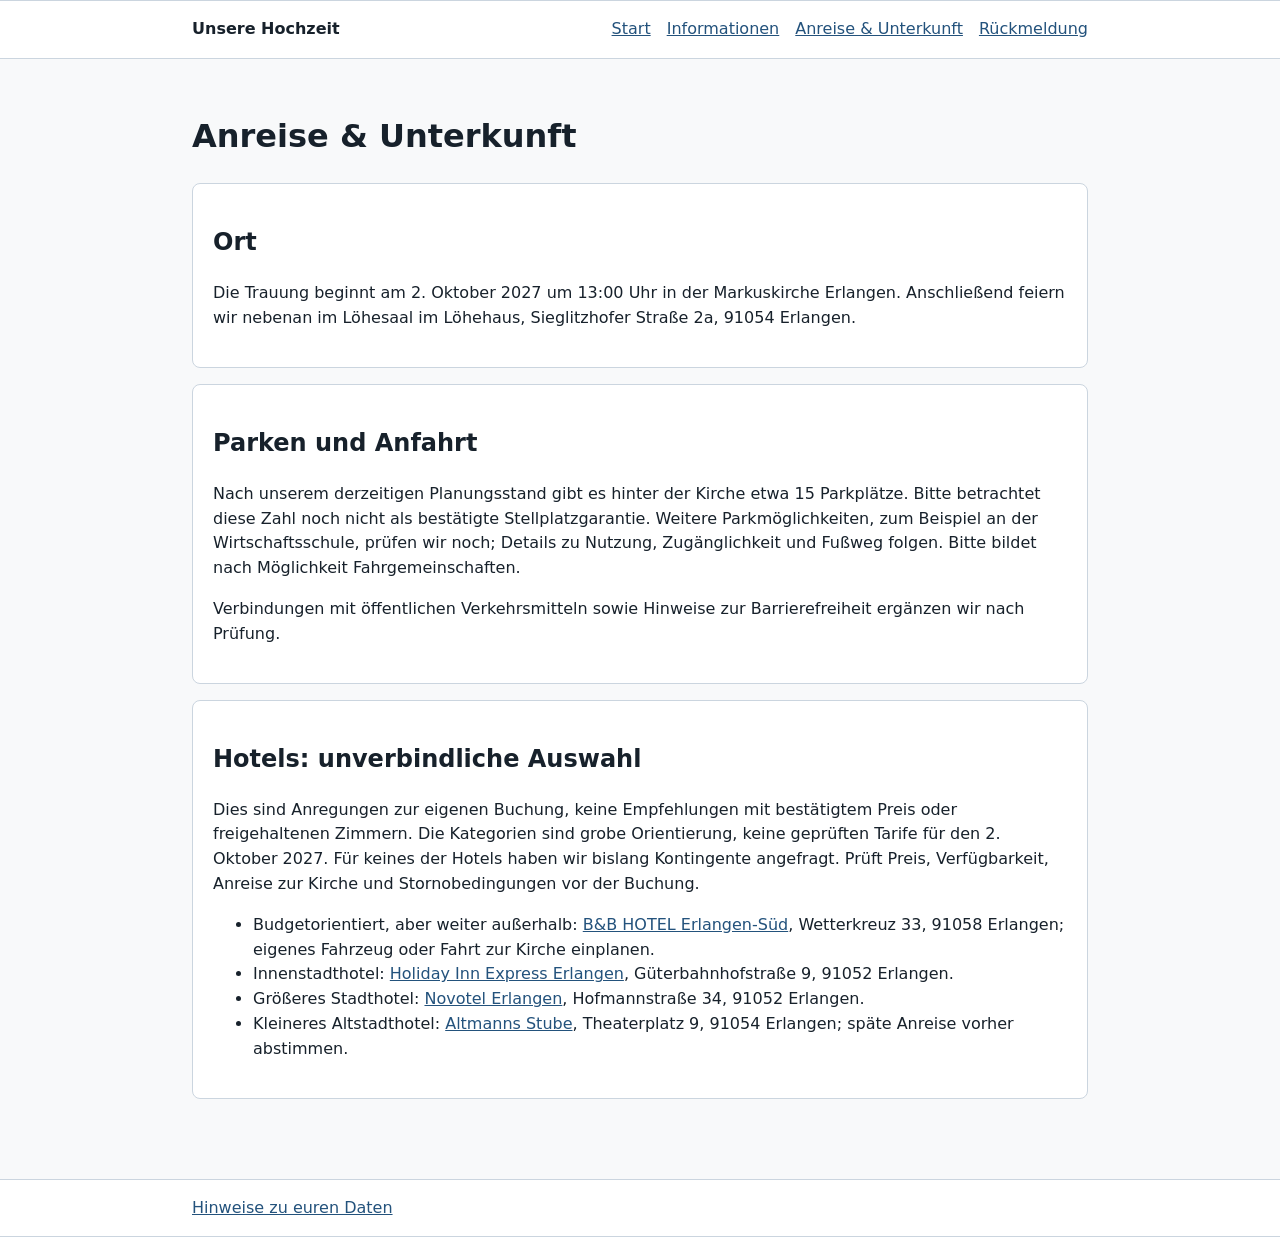
==== pages/anreise.html @ 64d23269 "initial website" ====
<!doctype html>
<html lang="de">
<head><meta charset="utf-8"><meta name="viewport" content="width=device-width, initial-scale=1"><title>Anreise & Unterkunft | Unsere Hochzeit</title><link rel="stylesheet" href="../css/style.css"></head>
<body>
<a class="skip-link" href="#main">Zum Inhalt</a><header class="site-header"><div class="container"><p class="brand">Unsere Hochzeit</p><nav aria-label="Hauptnavigation"><ul><li><a href="../index.html">Start</a></li><li><a href="infos.html">Informationen</a></li><li><a href="anreise.html" aria-current="page">Anreise & Unterkunft</a></li><li><a href="rsvp.html">Rückmeldung</a></li></ul></nav></div></header>
<main id="main" class="container">
<h1>Anreise & Unterkunft</h1>
<section class="card"><h2>Ort</h2><p>Die Trauung beginnt am 2. Oktober 2027 um 13:00 Uhr in der Markuskirche Erlangen. Anschließend feiern wir nebenan im Löhesaal im Löhehaus, Sieglitzhofer Straße 2a, 91054 Erlangen.</p></section>
<section class="card"><h2>Parken und Anfahrt</h2><p>Nach unserem derzeitigen Planungsstand gibt es hinter der Kirche etwa 15 Parkplätze. Bitte betrachtet diese Zahl noch nicht als bestätigte Stellplatzgarantie. Weitere Parkmöglichkeiten, zum Beispiel an der Wirtschaftsschule, prüfen wir noch; Details zu Nutzung, Zugänglichkeit und Fußweg folgen. Bitte bildet nach Möglichkeit Fahrgemeinschaften.</p><p>Verbindungen mit öffentlichen Verkehrsmitteln sowie Hinweise zur Barrierefreiheit ergänzen wir nach Prüfung.</p></section>
<section class="card"><h2>Hotels: unverbindliche Auswahl</h2><p>Dies sind Anregungen zur eigenen Buchung, keine Empfehlungen mit bestätigtem Preis oder freigehaltenen Zimmern. Die Kategorien sind grobe Orientierung, keine geprüften Tarife für den 2. Oktober 2027. Für keines der Hotels haben wir bislang Kontingente angefragt. Prüft Preis, Verfügbarkeit, Anreise zur Kirche und Stornobedingungen vor der Buchung.</p>
<ul>
<li>Budgetorientiert, aber weiter außerhalb: <a href="https://www.hotel-bb.com/de/hotel/erlangen-sued" rel="noopener noreferrer">B&amp;B HOTEL Erlangen-Süd</a>, Wetterkreuz 33, 91058 Erlangen; eigenes Fahrzeug oder Fahrt zur Kirche einplanen.</li>
<li>Innenstadthotel: <a href="https://www.ihg.com/holidayinnexpress/hotels/de/de/erlangen/zczel/hoteldetail" rel="noopener noreferrer">Holiday Inn Express Erlangen</a>, Güterbahnhofstraße 9, 91052 Erlangen.</li>
<li>Größeres Stadthotel: <a href="https://all.accor.com/hotel/5376/index.de.shtml" rel="noopener noreferrer">Novotel Erlangen</a>, Hofmannstraße 34, 91052 Erlangen.</li>
<li>Kleineres Altstadthotel: <a href="https://altmanns-stube.com/" rel="noopener noreferrer">Altmanns Stube</a>, Theaterplatz 9, 91054 Erlangen; späte Anreise vorher abstimmen.</li>
</ul></section>
</main><footer class="site-footer"><div class="container"><a href="datenschutz.html">Hinweise zu euren Daten</a></div></footer></body></html>
---- css/style.css ----
:root {
  color-scheme: light;
  --color-bg: #f8f9fa;
  --color-surface: #fff;
  --color-text: #17212b;
  --color-accent: #23527c;
  --color-border: #cbd5df;
  --font-body: system-ui, -apple-system, BlinkMacSystemFont, "Segoe UI", sans-serif;
  --space: 1rem;
  --radius: .5rem;
  --max-width: 56rem;
}
* { box-sizing: border-box; }
html { font-family: var(--font-body); line-height: 1.55; }
body { margin: 0; background: var(--color-bg); color: var(--color-text); }
.container { width: min(100% - 2rem, var(--max-width)); margin-inline: auto; }
main { padding-block: 2rem 4rem; }
.site-header, .site-footer { background: var(--color-surface); border-block: 1px solid var(--color-border); }
.site-header .container { display: flex; flex-wrap: wrap; align-items: center; justify-content: space-between; gap: .5rem 2rem; }
.site-footer { padding-block: 1rem; }
.brand { font-weight: 700; }
nav ul { display: flex; flex-wrap: wrap; gap: .2rem 1rem; list-style: none; padding: 0; }
a { color: var(--color-accent); }
a:hover { text-decoration-thickness: .14em; }
:focus-visible { outline: 3px solid var(--color-accent); outline-offset: 3px; }
.card, fieldset, .notice { background: var(--color-surface); border: 1px solid var(--color-border); border-radius: var(--radius); padding: 1.25rem; margin-block: 1rem; }
fieldset { min-width: 0; }
legend { font-weight: 700; padding-inline: .4rem; }
label:not(.check) { display: block; font-weight: 600; margin-top: 1rem; }
input:not([type="checkbox"]), select { display: block; width: 100%; max-width: 36rem; font: inherit; padding: .65rem; border: 1px solid #697887; border-radius: .3rem; }
input[type="checkbox"] { width: 1.2rem; height: 1.2rem; flex: none; margin-top: .18rem; }
.check { display: flex; gap: .65rem; align-items: flex-start; margin-block: 1rem; }
button, .button { display: inline-block; background: var(--color-accent); color: white; border: 0; border-radius: .35rem; font: inherit; padding: .7rem 1rem; cursor: pointer; text-decoration: none; }
button:disabled { opacity: .55; cursor: not-allowed; }
.skip-link { position: absolute; transform: translateY(-150%); background: white; padding: .5rem; }
.skip-link:focus { transform: translateY(0); }
[hidden] { display: none !important; }
@media (max-width: 38rem) { .site-header .container { display: block; } nav ul { gap: .4rem 1rem; } main { padding-block: 1.5rem 3rem; } }
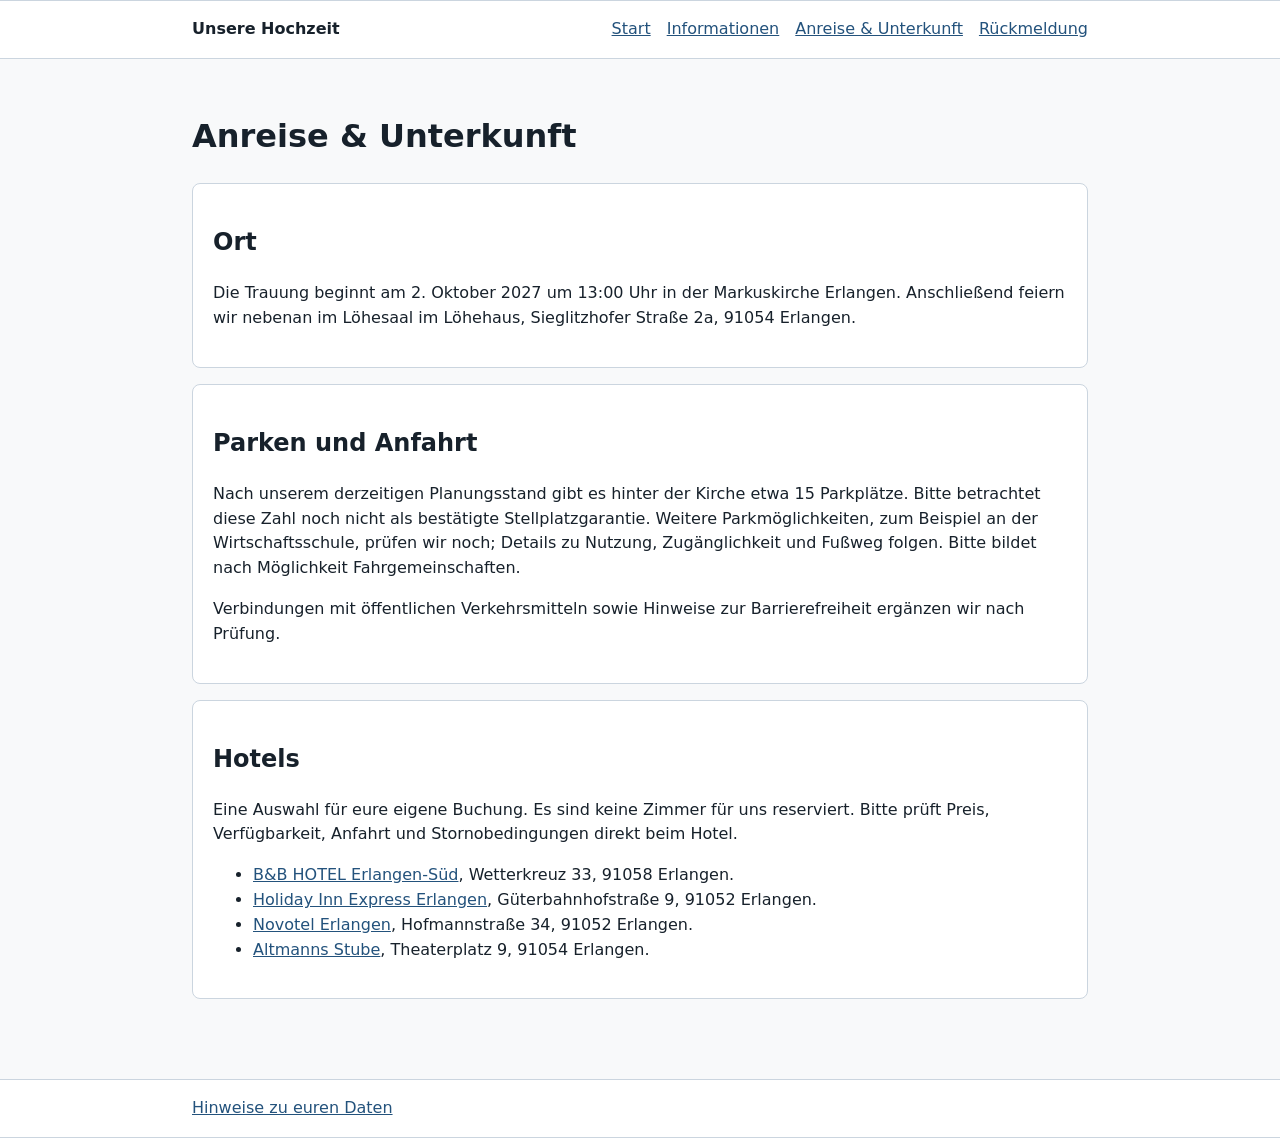
==== commit cb224974: "Website-Texte vereinfachen und technische Altinformationen entfernen" ====
--- a/pages/anreise.html
+++ b/pages/anreise.html
@@ -7,11 +7,11 @@
 <h1>Anreise & Unterkunft</h1>
 <section class="card"><h2>Ort</h2><p>Die Trauung beginnt am 2. Oktober 2027 um 13:00 Uhr in der Markuskirche Erlangen. Anschließend feiern wir nebenan im Löhesaal im Löhehaus, Sieglitzhofer Straße 2a, 91054 Erlangen.</p></section>
 <section class="card"><h2>Parken und Anfahrt</h2><p>Nach unserem derzeitigen Planungsstand gibt es hinter der Kirche etwa 15 Parkplätze. Bitte betrachtet diese Zahl noch nicht als bestätigte Stellplatzgarantie. Weitere Parkmöglichkeiten, zum Beispiel an der Wirtschaftsschule, prüfen wir noch; Details zu Nutzung, Zugänglichkeit und Fußweg folgen. Bitte bildet nach Möglichkeit Fahrgemeinschaften.</p><p>Verbindungen mit öffentlichen Verkehrsmitteln sowie Hinweise zur Barrierefreiheit ergänzen wir nach Prüfung.</p></section>
-<section class="card"><h2>Hotels: unverbindliche Auswahl</h2><p>Dies sind Anregungen zur eigenen Buchung, keine Empfehlungen mit bestätigtem Preis oder freigehaltenen Zimmern. Die Kategorien sind grobe Orientierung, keine geprüften Tarife für den 2. Oktober 2027. Für keines der Hotels haben wir bislang Kontingente angefragt. Prüft Preis, Verfügbarkeit, Anreise zur Kirche und Stornobedingungen vor der Buchung.</p>
+<section class="card"><h2>Hotels</h2><p>Eine Auswahl für eure eigene Buchung. Es sind keine Zimmer für uns reserviert. Bitte prüft Preis, Verfügbarkeit, Anfahrt und Stornobedingungen direkt beim Hotel.</p>
 <ul>
-<li>Budgetorientiert, aber weiter außerhalb: <a href="https://www.hotel-bb.com/de/hotel/erlangen-sued" rel="noopener noreferrer">B&amp;B HOTEL Erlangen-Süd</a>, Wetterkreuz 33, 91058 Erlangen; eigenes Fahrzeug oder Fahrt zur Kirche einplanen.</li>
-<li>Innenstadthotel: <a href="https://www.ihg.com/holidayinnexpress/hotels/de/de/erlangen/zczel/hoteldetail" rel="noopener noreferrer">Holiday Inn Express Erlangen</a>, Güterbahnhofstraße 9, 91052 Erlangen.</li>
-<li>Größeres Stadthotel: <a href="https://all.accor.com/hotel/5376/index.de.shtml" rel="noopener noreferrer">Novotel Erlangen</a>, Hofmannstraße 34, 91052 Erlangen.</li>
-<li>Kleineres Altstadthotel: <a href="https://altmanns-stube.com/" rel="noopener noreferrer">Altmanns Stube</a>, Theaterplatz 9, 91054 Erlangen; späte Anreise vorher abstimmen.</li>
+<li><a href="https://www.hotel-bb.com/de/hotel/erlangen-sued" rel="noopener noreferrer">B&amp;B HOTEL Erlangen-Süd</a>, Wetterkreuz 33, 91058 Erlangen.</li>
+<li><a href="https://www.ihg.com/holidayinnexpress/hotels/de/de/erlangen/zczel/hoteldetail" rel="noopener noreferrer">Holiday Inn Express Erlangen</a>, Güterbahnhofstraße 9, 91052 Erlangen.</li>
+<li><a href="https://all.accor.com/hotel/5376/index.de.shtml" rel="noopener noreferrer">Novotel Erlangen</a>, Hofmannstraße 34, 91052 Erlangen.</li>
+<li><a href="https://altmanns-stube.com/" rel="noopener noreferrer">Altmanns Stube</a>, Theaterplatz 9, 91054 Erlangen.</li>
 </ul></section>
-</main><footer class="site-footer"><div class="container"><a href="datenschutz.html">Hinweise zu euren Daten</a></div></footer></body></html>+</main><footer class="site-footer"><div class="container"><a href="datenschutz.html">Hinweise zu euren Daten</a></div></footer></body></html>
--- a/css/style.css
+++ b/css/style.css
@@ -35,4 +35,21 @@
 .skip-link { position: absolute; transform: translateY(-150%); background: white; padding: .5rem; }
 .skip-link:focus { transform: translateY(0); }
 [hidden] { display: none !important; }
-@media (max-width: 38rem) { .site-header .container { display: block; } nav ul { gap: .4rem 1rem; } main { padding-block: 1.5rem 3rem; } }+@media (max-width: 38rem) { .site-header .container { display: block; } nav ul { gap: .4rem 1rem; } main { padding-block: 1.5rem 3rem; } }
+.honeypot {
+  position: absolute;
+  left: -9999px;
+  width: 1px;
+  height: 1px;
+  overflow: hidden;
+}
+
+.form-error {
+  color: #8b1e1e;
+  font-weight: 600;
+}
+
+.form-success {
+  color: #176b3a;
+  font-weight: 600;
+}
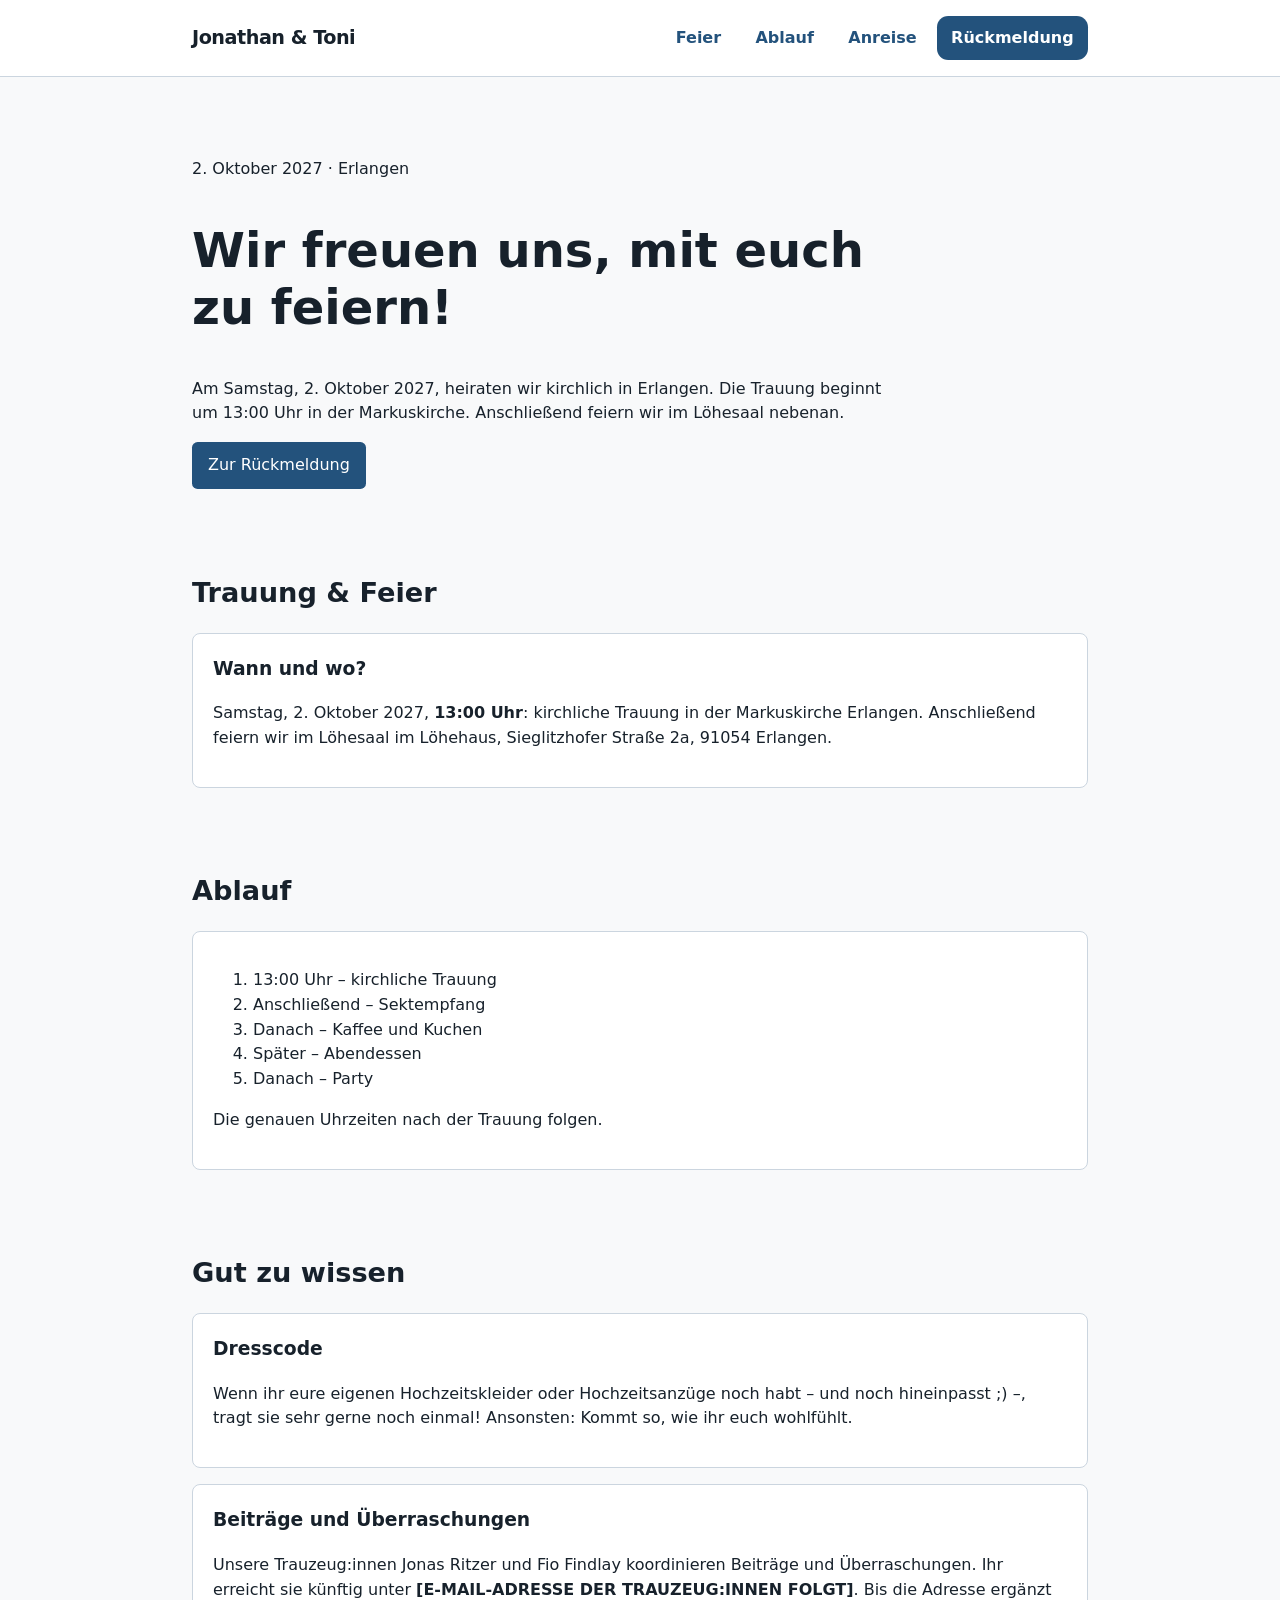
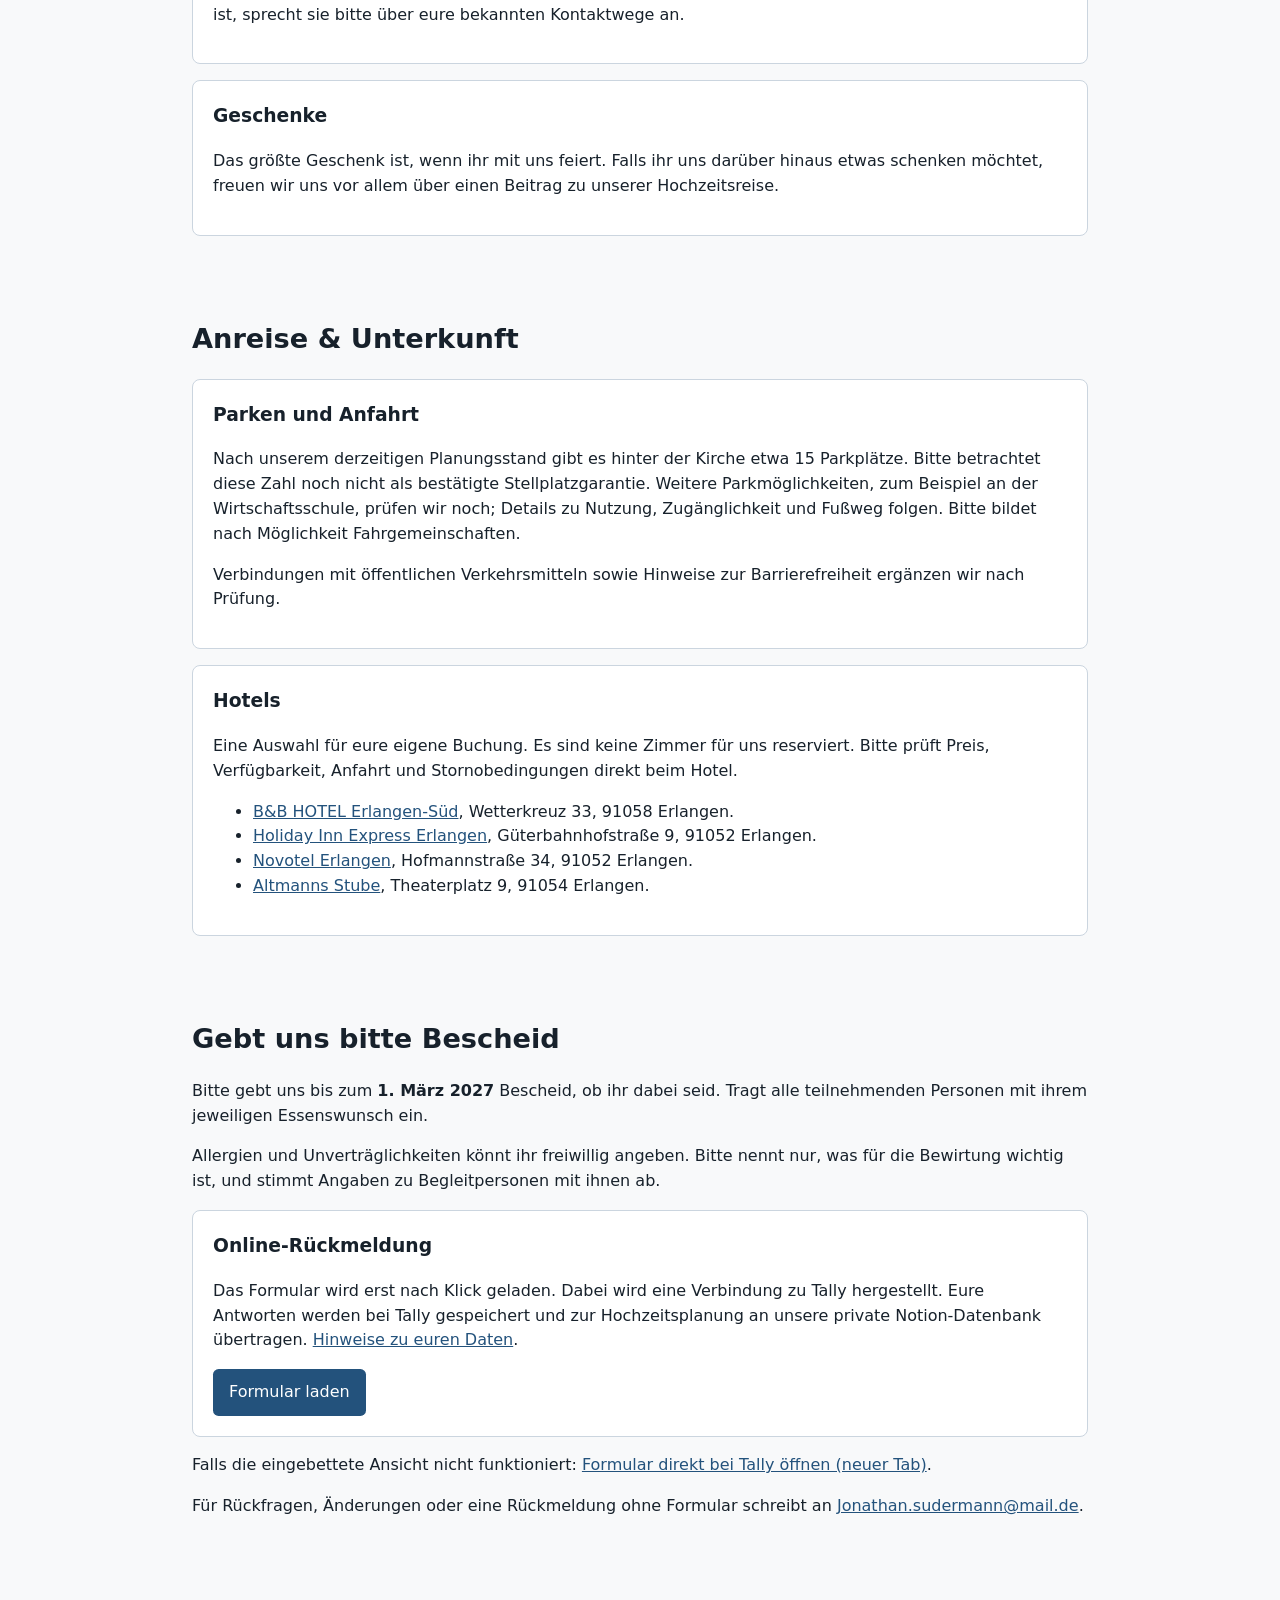
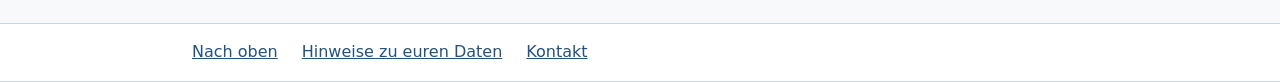
==== commit 29df31bf: "Hochzeitswebsite als Onepager mit Abschnittsnavigation aufbauen" ====
--- a/pages/anreise.html
+++ b/pages/anreise.html
@@ -1,17 +1,5 @@
 <!doctype html>
 <html lang="de">
-<head><meta charset="utf-8"><meta name="viewport" content="width=device-width, initial-scale=1"><title>Anreise & Unterkunft | Unsere Hochzeit</title><link rel="stylesheet" href="../css/style.css"></head>
-<body>
-<a class="skip-link" href="#main">Zum Inhalt</a><header class="site-header"><div class="container"><p class="brand">Unsere Hochzeit</p><nav aria-label="Hauptnavigation"><ul><li><a href="../index.html">Start</a></li><li><a href="infos.html">Informationen</a></li><li><a href="anreise.html" aria-current="page">Anreise & Unterkunft</a></li><li><a href="rsvp.html">Rückmeldung</a></li></ul></nav></div></header>
-<main id="main" class="container">
-<h1>Anreise & Unterkunft</h1>
-<section class="card"><h2>Ort</h2><p>Die Trauung beginnt am 2. Oktober 2027 um 13:00 Uhr in der Markuskirche Erlangen. Anschließend feiern wir nebenan im Löhesaal im Löhehaus, Sieglitzhofer Straße 2a, 91054 Erlangen.</p></section>
-<section class="card"><h2>Parken und Anfahrt</h2><p>Nach unserem derzeitigen Planungsstand gibt es hinter der Kirche etwa 15 Parkplätze. Bitte betrachtet diese Zahl noch nicht als bestätigte Stellplatzgarantie. Weitere Parkmöglichkeiten, zum Beispiel an der Wirtschaftsschule, prüfen wir noch; Details zu Nutzung, Zugänglichkeit und Fußweg folgen. Bitte bildet nach Möglichkeit Fahrgemeinschaften.</p><p>Verbindungen mit öffentlichen Verkehrsmitteln sowie Hinweise zur Barrierefreiheit ergänzen wir nach Prüfung.</p></section>
-<section class="card"><h2>Hotels</h2><p>Eine Auswahl für eure eigene Buchung. Es sind keine Zimmer für uns reserviert. Bitte prüft Preis, Verfügbarkeit, Anfahrt und Stornobedingungen direkt beim Hotel.</p>
-<ul>
-<li><a href="https://www.hotel-bb.com/de/hotel/erlangen-sued" rel="noopener noreferrer">B&amp;B HOTEL Erlangen-Süd</a>, Wetterkreuz 33, 91058 Erlangen.</li>
-<li><a href="https://www.ihg.com/holidayinnexpress/hotels/de/de/erlangen/zczel/hoteldetail" rel="noopener noreferrer">Holiday Inn Express Erlangen</a>, Güterbahnhofstraße 9, 91052 Erlangen.</li>
-<li><a href="https://all.accor.com/hotel/5376/index.de.shtml" rel="noopener noreferrer">Novotel Erlangen</a>, Hofmannstraße 34, 91052 Erlangen.</li>
-<li><a href="https://altmanns-stube.com/" rel="noopener noreferrer">Altmanns Stube</a>, Theaterplatz 9, 91054 Erlangen.</li>
-</ul></section>
-</main><footer class="site-footer"><div class="container"><a href="datenschutz.html">Hinweise zu euren Daten</a></div></footer></body></html>
+<head><meta charset="utf-8"><meta name="viewport" content="width=device-width, initial-scale=1"><meta http-equiv="refresh" content="0; url=../index.html#anreise"><title>Anreise | Jonathan &amp; Toni</title><link rel="stylesheet" href="../css/style.css"></head>
+<body><main class="container"><h1>Anreise &amp; Unterkunft</h1><p>Die Anreiseinformationen findet ihr jetzt auf unserer gemeinsamen Hochzeitsseite.</p><p><a href="../index.html#anreise">Zu Anreise und Unterkunft</a></p></main></body>
+</html>
